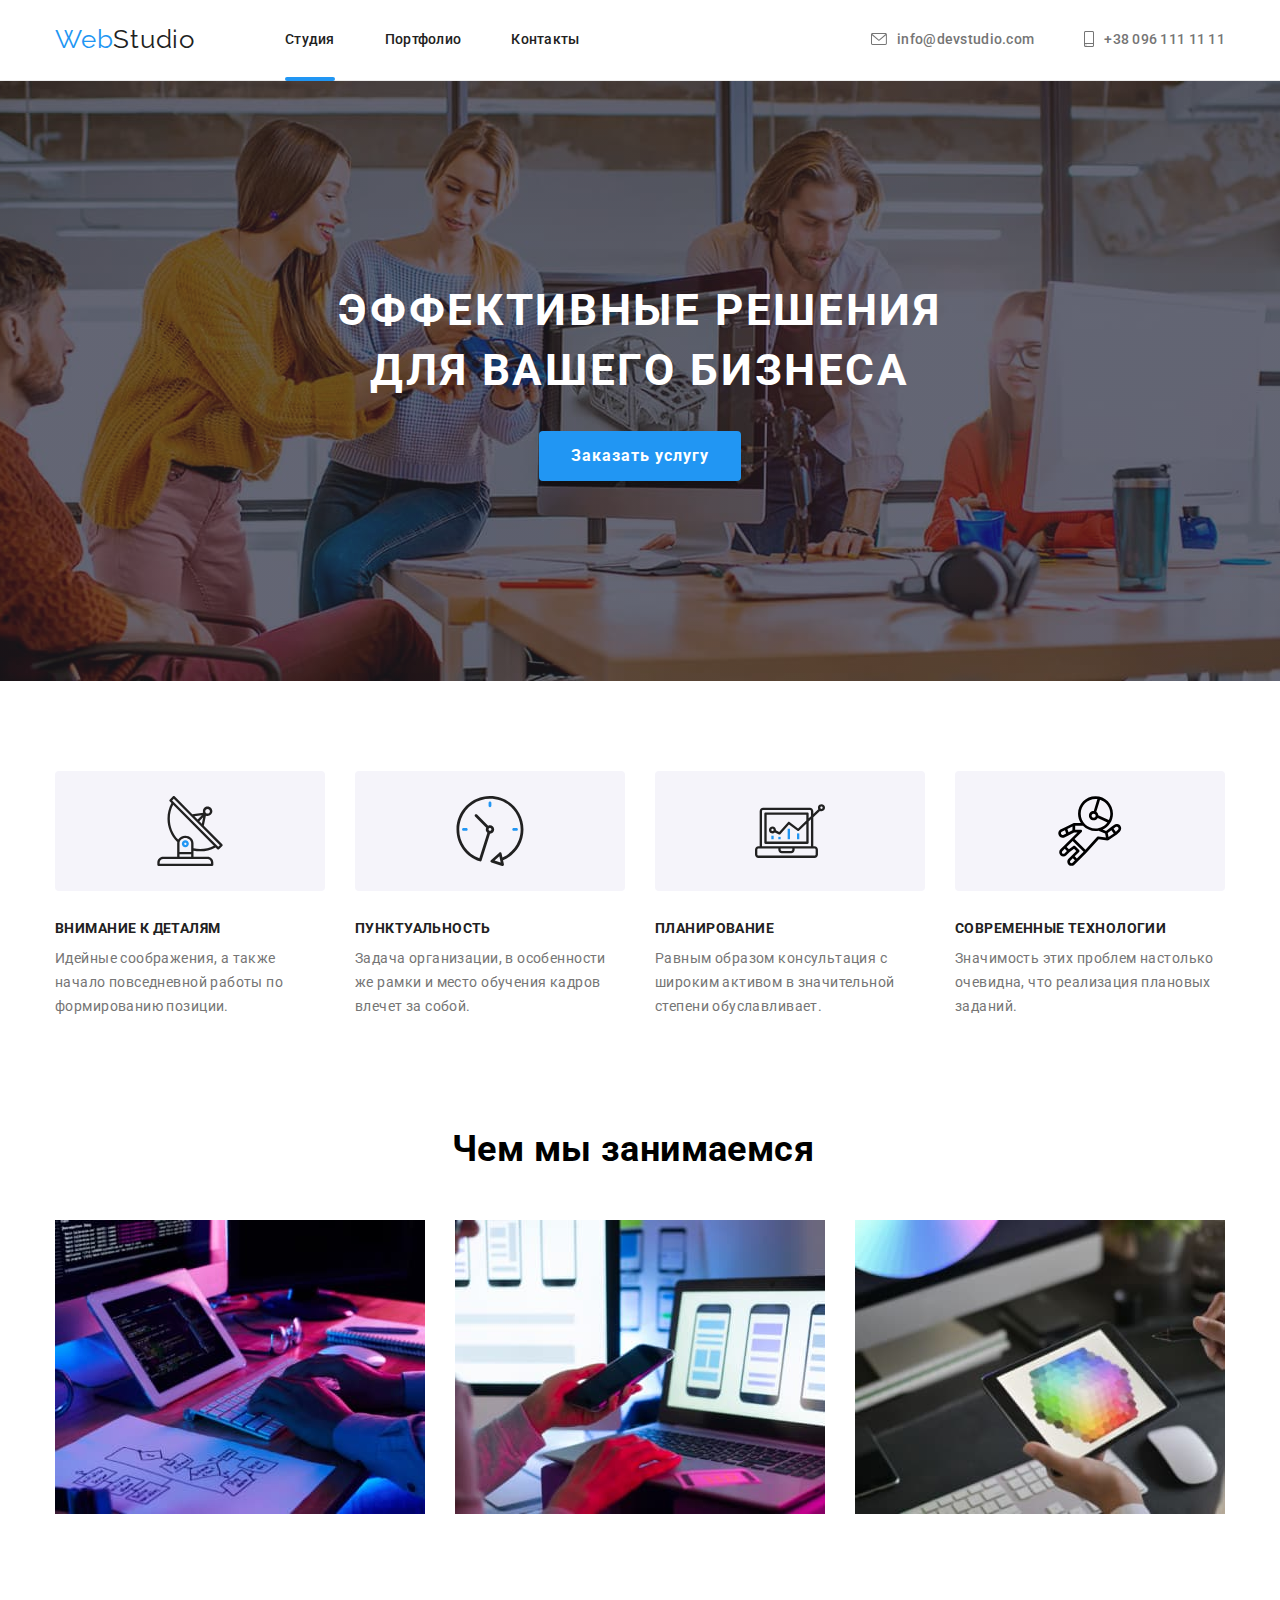
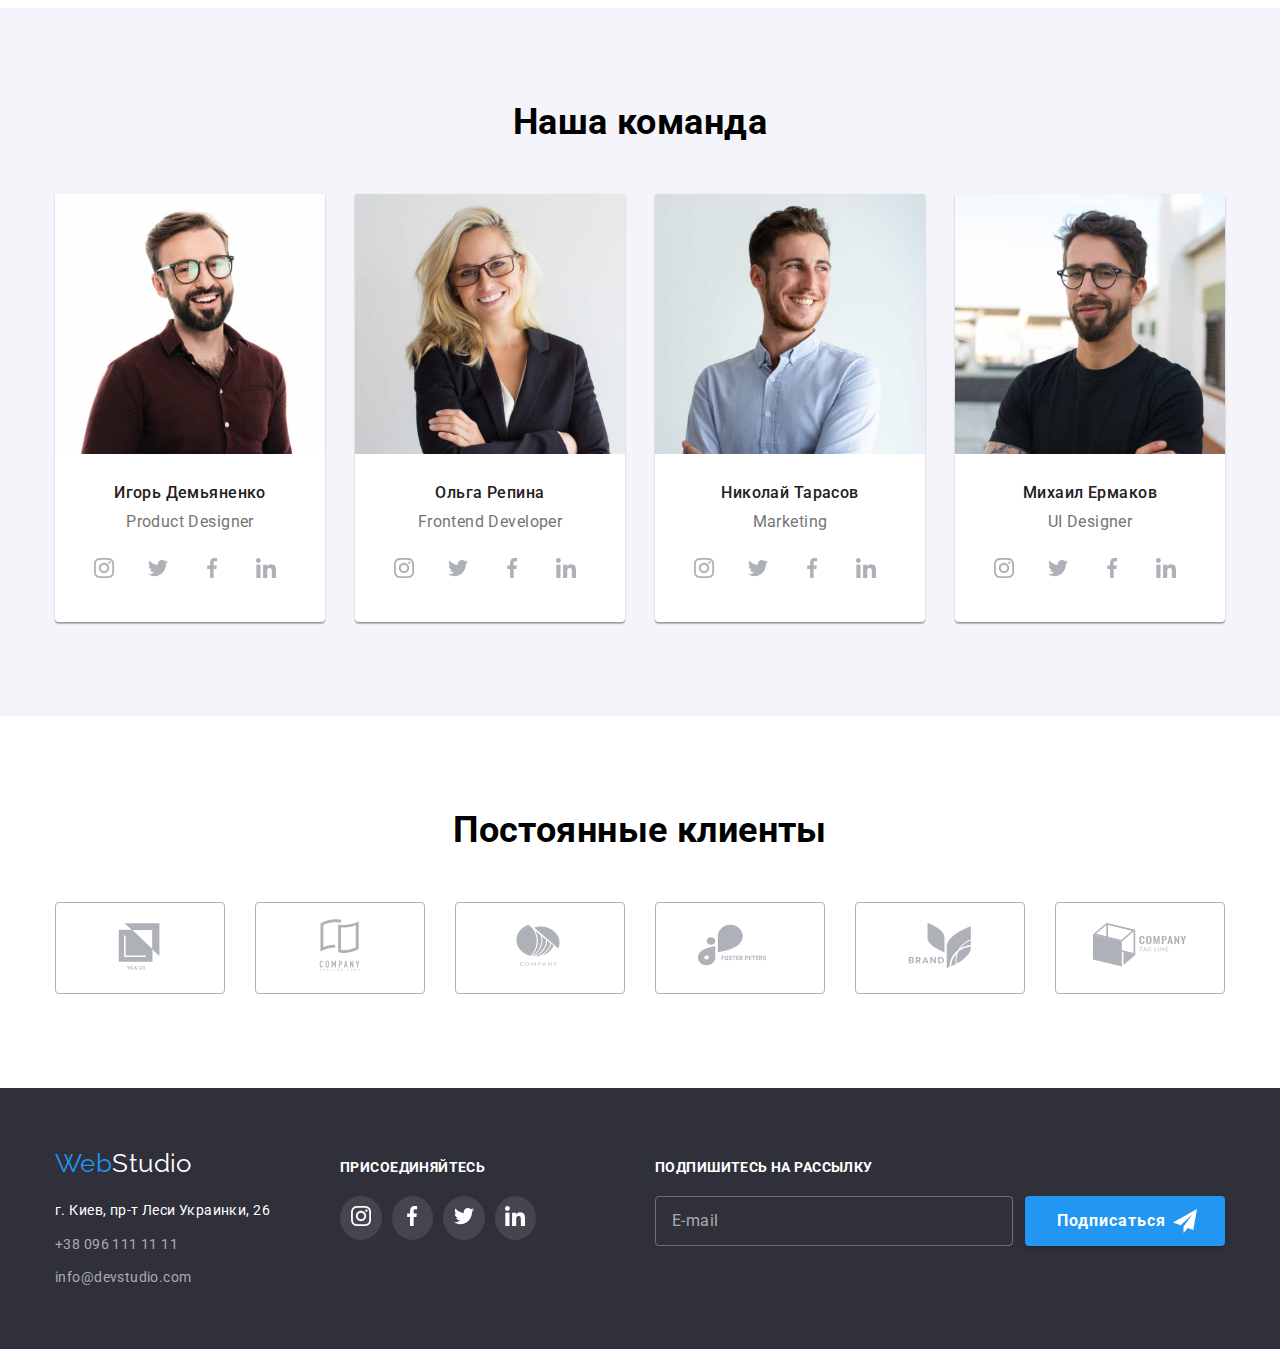
==== index.html @ 84fa1dfa "Start HW" ====
<!DOCTYPE html>
<html lang="ru">
  <head>
    <meta charset="UTF-8" />
    <meta http-equiv="X-UA-Compatible" content="IE=edge" />
    <meta name="viewport" content="width=device-width, initial-scale=1.0" />
    <title>Студия</title>
    <link
      rel="stylesheet"
      href="https://fonts.googleapis.com/css2?family=Raleway:wght@700&family=Roboto:wght@400;500;700;900&display=swap');"
    />
    <link
      rel="stylesheet"
      href="https://cdnjs.cloudflare.com/ajax/libs/modern-normalize/1.1.0/modern-normalize.min.css"
    />
    <link rel="stylesheet" href="./css/style.css" />
    <link rel="stylesheet" href="./css/main.min.css" />
  </head>
  <body>
    <header class="header">
      <div class="header__container container">
        <nav class="navigation">
          <a href="./index.html" class="navigation__logo" lang="en"
            >Web<span class="navigation__color-logo">Studio</span></a
          >
          <ul class="site-nav list">
            <li class="site-nav__item">
              <a class="site-nav__link current" href="./index.html">Студия</a>
            </li>
            <li class="site-nav__item">
              <a class="site-nav__link" href="./portfolio.html">Портфолио</a>
            </li>
            <li class="site-nav__item"><a class="site-nav__link" href="">Контакты</a></li>
          </ul>
        </nav>
        <ul class="site-nav list">
          <li class="site-nav__item site-nav_margin">
            <a class="site-nav__connection" href="mailto:info@devstudio.com">
              <svg class="site-nav__icon" width="16" height="12">
                <use href="./images/symbol-defs.svg#icon-letter"></use>
              </svg>
              info@devstudio.com</a
            >
          </li>
          <li class="site-nav__item">
            <a class="site-nav__connection" href="tel:+380961111111">
              <svg class="site-nav__icon" width="10" height="16">
                <use href="./images/symbol-defs.svg#icon-smartphone"></use>
              </svg>
              +38 096 111 11 11</a
            >
          </li>
        </ul>
      </div>
    </header>
    <main>
      <section class="hero">
        <h1 class="hero-title">ЭФФЕКТИВНЫЕ РЕШЕНИЯ ДЛЯ ВАШЕГО БИЗНЕСА</h1>
        <button type="button" class="button" data-modal-open>Заказать услугу</button>
      </section>
      <section class="feature section">
        <div class="container">
          <h2 class="feature-title visually-hidden">Особенности команды</h2>
          <ul class="feature__wrapper list">
            <li class="feature__list">
              <div class="icon-wrapper icon-wrapper_margin">
                <svg class="icon-wrapper__image" width="270" height="120">
                  <use href="./images/symbol-defs-two.svg#icon-antenna"></use>
                </svg>
              </div>
              <h3 class="feature-title feature-title_margin">ВНИМАНИЕ К ДЕТАЛЯМ</h3>
              <p class="title-text">
                Идейные соображения, а также начало повседневной работы по формированию позиции.
              </p>
            </li>
            <li class="feature__list">
              <div class="icon-wrapper icon-wrapper_margin">
                <svg class="icon-wrapper__image" width="270" height="120">
                  <use href="./images/symbol-defs-two.svg#icon-clock"></use>
                </svg>
              </div>
              <h3 class="feature-title feature-title_margin">ПУНКТУАЛЬНОСТЬ</h3>
              <p class="title-text">
                Задача организации, в особенности же рамки и место обучения кадров влечет за собой.
              </p>
            </li>
            <li class="feature__list">
              <div class="icon-wrapper icon-wrapper_margin">
                <svg class="icon-wrapper__image" width="270" height="120">
                  <use href="./images/symbol-defs-two.svg#icon-diagram"></use>
                </svg>
              </div>
              <h3 class="feature-title feature-title_margin">ПЛАНИРОВАНИЕ</h3>
              <p class="title-text">
                Равным образом консультация с широким активом в значительной степени обуславливает.
              </p>
            </li>
            <li class="feature__list">
              <div class="icon-wrapper icon-wrapper_margin">
                <svg class="icon-wrapper__image" width="270" height="120">
                  <use href="./images/symbol-defs-two.svg#icon-Cosmo"></use>
                </svg>
              </div>
              <h3 class="feature-title feature-title_margin">СОВРЕМЕННЫЕ ТЕХНОЛОГИИ</h3>
              <p class="title-text">
                Значимость этих проблем настолько очевидна, что реализация плановых заданий.
              </p>
            </li>
          </ul>
        </div>
      </section>
      <section class="section-doing section section-doing-section">
        <div class="container">
          <h2 class="title-doing overtitle">Чем мы занимаемся</h2>
          <ul class="image-doing list">
            <li class="employees">
              <img src="./images/img1sq.jpg" alt="Сотрудник верстает страницу" width="370" />
            </li>
            <li class="employees">
              <img
                src="./images/img2sq.jpg"
                alt="Сотрудник разрабатывает мобильное приложение"
                width="370"
              />
            </li>
            <li class="employees">
              <img src="./images/img3sq.jpg" alt="Сотрудник выбирает цвет из палитры" width="370" />
            </li>
          </ul>
        </div>
      </section>
      <section class="section-team section">
        <div class="container">
          <h2 class="title-team overtitle">Наша команда</h2>
          <ul class="team-img list">
            <li class="image-fone">
              <img
                src="./images/prodactdesigner1s.jpg"
                alt="Игорь Демяненко дизайнер"
                width="270"
              />
              <div class="employees-content-wrapper">
                <h3 class="team-list">Игорь Демьяненко</h3>
                <p class="title-text" lang="en">Product Designer</p>
                <ul class="team-social-list list">
                  <li class="team-social-item">
                    <a href="social-link">
                      <svg class="social-icon" width="20" height="20">
                        <use href="./images/symbol-defs.svg#icon-instagramm"></use>
                      </svg>
                    </a>
                  </li>
                  <li class="team-social-item">
                    <a href="social-link">
                      <svg class="social-icon" width="20" height="20">
                        <use href="./images/symbol-defs.svg#icon-twitter"></use>
                      </svg>
                    </a>
                  </li>
                  <li class="team-social-item">
                    <a href="social-link">
                      <svg class="social-icon" width="20" height="20">
                        <use href="./images/symbol-defs.svg#icon-facebook"></use>
                      </svg>
                    </a>
                  </li>
                  <li class="team-social-item">
                    <a href="social-link">
                      <svg class="social-icon" width="20" height="20">
                        <use href="./images/symbol-defs.svg#icon-linkedin"></use>
                      </svg>
                    </a>
                  </li>
                </ul>
              </div>
            </li>
            <li class="image-fone">
              <img
                src="./images/frontenddeveloper2s.jpg"
                alt="Ольга Репина разработчик"
                width="270"
              />
              <div class="employees-content-wrapper">
                <h3 class="team-list">Ольга Репина</h3>
                <p class="title-text" lang="en">Frontend Developer</p>
                <ul class="team-social-list list">
                  <li class="team-social-item">
                    <a href="social-link">
                      <svg class="social-icon" width="20" height="20">
                        <use href="./images/symbol-defs.svg#icon-instagramm"></use>
                      </svg>
                    </a>
                  </li>
                  <li class="team-social-item">
                    <a href="social-link">
                      <svg class="social-icon" width="20" height="20">
                        <use href="./images/symbol-defs.svg#icon-twitter"></use>
                      </svg>
                    </a>
                  </li>
                  <li class="team-social-item">
                    <a href="social-link">
                      <svg class="social-icon" width="20" height="20">
                        <use href="./images/symbol-defs.svg#icon-facebook"></use>
                      </svg>
                    </a>
                  </li>
                  <li class="team-social-item">
                    <a href="social-link">
                      <svg class="social-icon" width="20" height="20">
                        <use href="./images/symbol-defs.svg#icon-linkedin"></use>
                      </svg>
                    </a>
                  </li>
                </ul>
              </div>
            </li>
            <li class="image-fone">
              <img src="./images/marketing3s.jpg" alt="Николай Тарасов маркетолог" width="270" />
              <div class="employees-content-wrapper">
                <h3 class="team-list">Николай Тарасов</h3>
                <p class="title-text" lang="en">Marketing</p>
                <ul class="team-social-list list">
                  <li class="team-social-item">
                    <a href="social-link">
                      <svg class="social-icon" width="20" height="20">
                        <use href="./images/symbol-defs.svg#icon-instagramm"></use>
                      </svg>
                    </a>
                  </li>
                  <li class="team-social-item">
                    <a href="social-link">
                      <svg class="social-icon" width="20" height="20">
                        <use href="./images/symbol-defs.svg#icon-twitter"></use>
                      </svg>
                    </a>
                  </li>
                  <li class="team-social-item">
                    <a href="social-link">
                      <svg class="social-icon" width="20" height="20">
                        <use href="./images/symbol-defs.svg#icon-facebook"></use>
                      </svg>
                    </a>
                  </li>
                  <li class="team-social-item">
                    <a href="social-link">
                      <svg class="social-icon" width="20" height="20">
                        <use href="./images/symbol-defs.svg#icon-linkedin"></use>
                      </svg>
                    </a>
                  </li>
                </ul>
              </div>
            </li>
            <li class="image-fone">
              <img src="./images/uidesigner4s.jpg" alt="Михаил Ермаков интерфейс" width="270" />
              <div class="employees-content-wrapper">
                <h3 class="team-list">Михаил Ермаков</h3>
                <p class="title-text" lang="en">UI Designer</p>
                <ul class="team-social-list list">
                  <li class="team-social-item">
                    <a href="social-link">
                      <svg class="social-icon" width="20" height="20">
                        <use href="./images/symbol-defs.svg#icon-instagramm"></use>
                      </svg>
                    </a>
                  </li>
                  <li class="team-social-item">
                    <a href="social-link">
                      <svg class="social-icon" width="20" height="20">
                        <use href="./images/symbol-defs.svg#icon-twitter"></use>
                      </svg>
                    </a>
                  </li>
                  <li class="team-social-item">
                    <a href="social-link">
                      <svg class="social-icon" width="20" height="20">
                        <use href="./images/symbol-defs.svg#icon-facebook"></use>
                      </svg>
                    </a>
                  </li>
                  <li class="team-social-item">
                    <a href="social-link">
                      <svg class="social-icon" width="20" height="20">
                        <use href="./images/symbol-defs.svg#icon-linkedin"></use>
                      </svg>
                    </a>
                  </li>
                </ul>
              </div>
            </li>
          </ul>
        </div>
      </section>
    </main>
    <section class="section">
      <div class="container">
        <h2 class="title-team overtitle">Постоянные клиенты</h2>
        <ul class="customers list">
          <li class="customer-list">
            <a class="customers-block-link" href="">
              <svg class="customers-icon" width="106" height="60">
                <use href="./images/symbol-defs.svg#icon-Logoclient1"></use>
              </svg>
            </a>
          </li>
          <li class="customer-list">
            <a class="customers-block-link" href="">
              <svg class="customers-icon" width="106" height="60">
                <use href="./images/symbol-defs.svg#icon-Logoclient2"></use>
              </svg>
            </a>
          </li>
          <li class="customer-list">
            <a class="customers-block-link" href="">
              <svg class="customers-icon" width="106" height="60">
                <use href="./images/symbol-defs.svg#icon-Logoclient3"></use>
              </svg>
            </a>
          </li>
          <li class="customer-list">
            <a class="customers-block-link" href="">
              <svg class="customers-icon" width="106" height="60">
                <use href="./images/symbol-defs.svg#icon-Logoclient6"></use>
              </svg>
            </a>
          </li>
          <li class="customer-list">
            <a class="customers-block-link" href="">
              <svg class="customers-icon" width="106" height="60">
                <use href="./images/symbol-defs.svg#icon-Logoclient4"></use>
              </svg>
            </a>
          </li>
          <li class="customer-list">
            <a class="customers-block-link" href="">
              <svg class="customers-icon" width="106" height="60">
                <use href="./images/symbol-defs.svg#icon-Logoclient5"></use>
              </svg>
            </a>
          </li>
        </ul>
      </div>
    </section>
    <footer class="footer">
      <div class="footer-container container">
        <div class="footer-container-mail-logo">
          <a class="footer-logo" href="./" lang="en">Web<span class="logo-color">Studio</span></a>
          <ul class="footer-contacts list">
            <li class="foot-list">
              <a class="footer-adress" href="">г. Киев, пр-т Леси Украинки, 26</a>
            </li>
            <li class="foot-list">
              <a class="footer-cont" href="tel:+380961111111">+38 096 111 11 11</a>
            </li>
            <li class="foot-list">
              <a class="footer-cont" href="mailto:info@devstudio.com">info@devstudio.com</a>
            </li>
          </ul>
        </div>
        <div class="footer-icons">
          <p class="footer-title">ПРИСОЕДИНЯЙТЕСЬ</p>
          <ul class="footer-icons-list list">
            <li class="footer-social-item">
              <a href="footer-social-link">
                <svg class="footer-social-icon" width="20" height="20">
                  <use href="./images/symbol-defs.svg#icon-instagramm"></use>
                </svg>
              </a>
            </li>
            <li class="footer-social-item">
              <a href="footer-social-link">
                <svg class="footer-social-icon" width="20" height="20">
                  <use href="./images/symbol-defs.svg#icon-facebook"></use>
                </svg>
              </a>
            </li>
            <li class="footer-social-item">
              <a href="footer-social-link">
                <svg class="footer-social-icon" width="20" height="20">
                  <use href="./images/symbol-defs.svg#icon-twitter"></use>
                </svg>
              </a>
            </li>
            <li class="footer-social-item">
              <a href="footer-social-link">
                <svg class="footer-social-icon" width="20" height="20">
                  <use href="./images/symbol-defs.svg#icon-linkedin"></use>
                </svg>
              </a>
            </li>
          </ul>
        </div>
        <div class="contact-form-footer-wrapper">
          <p class="footer-title">ПОДПИШИТЕСЬ НА РАССЫЛКУ</p>
          <label class="label-text-footer" for="user_email_footer">
            <input
              type="email"
              class="contact-form-input-footer"
              name="email"
              id="user_email_footer"
              required
              placeholder="E-mail"
            />
          </label>
          <button type="button" class="button mail-button" data-modal-open>
            Подписаться
            <svg class="send-mail" width="24" height="24">
              <use href="./images/symbol-defs-three.svg#icon-send"></use>
            </svg>
          </button>
        </div>
      </div>
    </footer>
    <div class="backdrop is-hidden" data-modal>
      <div class="modal">
        <button type="button" class="modal-close-btn" data-modal-close>
          <svg class="modal-close-icon" width="11" height="11">
            <use href="./images/symbol-defs-two.svg#icon-cross"></use>
          </svg>
        </button>
        <p class="inform-cont">Оставьте свои данные, мы вам перезвоним</p>
        <form class="contact-form">
          <label class="label-text" for="user_name">
            <span class="input-text-name">Имя</span></label
          >
          <div class="contact-form-icon">
            <input
              class="contact-form-input"
              type="text"
              name="user_name"
              id="user_name"
              required
              minlength="3"
              pattern="[A-Za-zА-Яа-яґҐЁёІіЇїЄє'’ʼ\s-]{2,20}{2,50}"
            />
            <svg class="form-icon" width="12" height="12">
              <use href="./images/symbol-defs-three.svg#name"></use>
            </svg>
          </div>
          <label class="label-text" for="phone_number">
            <span class="input-text-name">Телефон</span></label
          >
          <div class="contact-form-icon">
            <input
              class="contact-form-input"
              type="tel"
              name="phone_number"
              id="phone_number"
              required
              pattern="[0-9]{3}-[0-9]{3}-[0-9]{2}-[0-9]{2}"
              title="xxx-xxx-xx-xx"
            />
            <svg class="form-icon" width="13" height="13">
              <use href="./images/symbol-defs-three.svg#tel"></use>
            </svg>
          </div>
          <label class="label-text" for="user_email">
            <span class="input-text-name">Почта</span></label
          >
          <div class="contact-form-icon">
            <input type="email" class="contact-form-input" name="email" id="user_email" required />
            <svg class="form-icon" width="15 " height="12">
              <use href="./images/symbol-defs-three.svg#mail"></use>
            </svg>
          </div>
          <label class="label-text">
            <span class="input-text-name">Комментарий</span>
            <textarea
              name="comments"
              class="comments-input"
              rows="5"
              placeholder="Введите текст"
            ></textarea>
          </label>
          <div class="checkbox-contract">
            <input
              class="chekbox visually-hidden"
              type="checkbox"
              name="accept-policy"
              value="personal_data"
              id="checkbox-connection"
              required
              checked
            />
            <label for="checkbox-connection" class="checkbox-contract-label">
              Соглашаюсь с рассылкой и принимаю&nbsp<a class="text-color-contract" href=""
                >Условия договора</a
              >
            </label>
          </div>
          <div class="contact-form-button-wrapper">
            <button type="submit" class="button backdrop-button">Отправить</button>
          </div>
        </form>
      </div>
    </div>
    <script src="./js/modal.js"></script>
  </body>
</html>
---- css/style.css ----
/*Цвет основного текста #212121 Черный
/*Цвет вторичного текста #757575 Серый

/*Цвет акцента #2196F3 (голубой)
/* Цвет фона хедера #FFFFFF белый

/* Цвет фона #E5E5E5 белый основной #E5E5E5 

/* Цвет фона вторичный #F5F4FA*/

/* Site navigation logo+mail+phone*/

/* Section HERO with button */

/* Section features */

/* Sections Чем мы занимаемся */

/* Sections Наша команда */

/* Постоянные клиенты */

/* Footer */

/* Cтраница портфолио */

/* Модальне вікно */
---- css/main.min.css ----
:root{--primery-text-color: #757575;--title-text-color: #212121;--accent-color: #2196f3;--primery-white-color: #ffffff;--background: #f5f4fa;--fone-hero-footer: #2f303a;--color-icons: #afb1b8}.visually-hidden{position:absolute;width:1px;height:1px;margin:-1px;border:0;padding:0;white-space:nowrap;clip-path:inset(100%);clip:rect(0 0 0 0);overflow:hidden}body{background-color:var(--primery-white-color);font-family:roboto, sans-serif;font-size:14px;letter-spacing:0.03em}h1,h2,h3,p{margin-top:0;margin-bottom:0;padding-left:0}ul{margin-top:0;margin-bottom:0;padding-inline-start:0}img{display:block;max-width:100%;height:auto}.list{list-style:none}.container{width:1200px;padding:0 15px;margin-left:auto;margin-right:auto}.section{padding-bottom:94px;padding-top:94px}.backdrop{position:fixed;top:0;left:0;width:100vw;height:100vh;background-color:rgba(0,0,0,0.2);transition:opacity 250ms cubic-bezier(0.4, 0, 0.2, 1),visibility 250ms cubic-bezier(0.4, 0, 0.2, 1)}.backdrop.is-hidden{opacity:0;visibility:hidden;pointer-events:none}.modal{position:absolute;top:50%;left:50%;transform:translate(-50%, -50%);min-width:528px;min-height:581px;background-color:#fff;padding:40px}.modal-close-btn{position:absolute;display:flex;justify-content:center;align-items:center;top:8px;right:8px;width:30px;height:30px;border-radius:50%;border:1px solid rgba(0,0,0,0.1);background-color:transparent;padding:0%;cursor:pointer;outline:none}.modal-close-btn:hover .modal-close-icon,.modal-close-btn:hover .modal-close-icon,.modal-close-btn:focus .modal-close-icon,.modal-close-btn:focus .modal-close-icon{fill:var(--accent-color);transition:fill 250ms cubic-bezier(0.4, 0, 0.2, 1)}.modal-close-btn:focus{border-color:var(--accent-color)}.inform-cont{font-weight:700;font-size:20px;text-align:center;letter-spacing:0.03em;margin-bottom:12px;color:#212121}.contact-form-icon{margin-top:4px;position:relative;margin-bottom:10px}.form-icon{position:absolute;top:50%;left:12px;transform:translateY(-50%)}.contact-form-input{width:100%;height:40px;border:1px solid rgba(33,33,33,0.2);border-radius:4px;padding-left:42px;cursor:pointer}.contact-form-input:hover,.contact-form-input:focus{border-color:var(--accent-color);outline:none}.contact-form-input:hover+.form-icon,.contact-form-input:hover+.form-icon,.contact-form-input:focus+.form-icon,.contact-form-input:focus+.form-icon{fill:var(--accent-color)}.input-text-name{color:var(--primery-text-color);font-size:12px;font-weight:400;font-style:normal;line-height:1.16;letter-spacing:0.01em}.form-icon{display:block}.comments-input{width:100%;min-height:120px;margin-bottom:20px;margin-top:4px;padding:16px 12px 16px 12px;border:1px solid rgba(33,33,33,0.2);border-radius:4px;resize:none;transition:border-color 250ms cubic-bezier(0.4, 0, 0.2, 1);line-height:16px;letter-spacing:0.01em}.comments-input:hover,.comments-input:focus{border-color:var(--accent-color);outline:none}::-webkit-input-placeholder{color:rgba(117,117,117,0.5)}:-moz-placeholder{color:rgba(117,117,117,0.5)}::-moz-placeholder{color:rgba(117,117,117,0.5)}:-ms-input-placeholder{color:rgba(117,117,117,0.5)}.checkbox-contract{display:flex;justify-content:center;margin-bottom:30px;position:relative;align-items:center;cursor:pointer}.chekbox:checked+.checkbox-contract-label::before{background-image:url(../images/svg/checkbox.svg);border:none}.chekbox:focus+.checkbox-contract-label::before{outline:1px solid var(--title-text-color);transition:outline 250ms cubic-bezier(0.4, 0, 0.2, 1)}.checkbox-contract-label{color:var(--primery-text-color);display:flex;align-items:center;cursor:pointer}.checkbox-contract-label::before{display:inline-block;content:'';width:16px;height:15px;border:2px solid var(--title-text-color);margin-right:10px;border-radius:2px;cursor:pointer}.text-color-contract{color:var(--accent-color);font-weight:400;font-size:14px;line-height:1.71;letter-spacing:0.03em;text-decoration:underline}.backdrop-button{padding:10px 56px;line-height:1.71}.backdrop-button:hover{background-color:#188ce8}.contact-form-button-wrapper{display:flex;justify-content:center}.header{padding-top:24px;padding-bottom:25px;border-bottom:1px solid #ececec}.header__container{display:flex;align-items:center;justify-content:space-between}.navigation{display:flex;align-items:center}.navigation__logo{color:var(--accent-color);font-family:Raleway;font-size:26px;font-weight:400;line-height:1.19;letter-spacing:0.03em;text-decoration:none;margin-right:90px}.navigation__color-logo{color:var(--title-text-color)}.overtitle{margin-bottom:50px;margin-left:auto;margin-right:auto}.site-nav{display:flex;align-items:center}.site-nav_margin:last-child{margin-left:50px}.site-nav__link:hover,.site-nav__link:focus{color:var(--accent-color)}.list{color:var(--title-text-color);font-weight:500;line-height:16px;text-decoration:none}.site-nav__item:not(:last-child){margin-right:50px}.site-nav__link{color:var(--title-text-color);text-decoration:none;font-weight:500;font-size:14px;line-height:1.14;letter-spacing:0.02em;transition:color 250ms cubic-bezier(0.4, 0, 0.2, 1);position:relative;padding-bottom:33px;padding-top:33px}.site-nav__link.current::after{position:absolute;content:"";bottom:-1px;display:block;width:100%;height:4px;border-radius:2px;background-color:var(--accent-color)}.site-nav__connection{display:flex;color:var(--primery-text-color);text-decoration:none;font-weight:500;letter-spacing:0.02em;align-items:center;transition:color 250ms cubic-bezier(0.4, 0, 0.2, 1)}.site-nav__icon{margin-right:10px;fill:currentColor}.site-nav__connection:hover,.site-nav__connection:focus{color:var(--accent-color)}.hero{text-align:center;max-width:1600px;height:600px;background-image:linear-gradient(to right, rgba(47,48,58,0.4), rgba(47,48,58,0.4)),url(../images/herofone.jpg);background-color:var(--fone-hero-footer);margin-left:auto;margin-right:auto;background-repeat:no-repeat;background-position:center;background-size:cover;padding-top:200px;padding-bottom:200px}.overlay{height:600px;outline:1pх solid var(--title-text-color);max-width:1600px;margin-left:auto;margin-right:auto;background-image:url(../images/herofone.jpg)}.hero-title{color:var(--primery-white-color);font-size:44px;line-height:1.36;letter-spacing:0.06em;width:696px;text-align:center;margin-bottom:30px;margin-left:auto;margin-right:auto}.button{padding:10px 32px;min-width:200px;border-radius:4px;background-color:var(--accent-color);color:var(--primery-white-color);font-size:16px;line-height:1.87;letter-spacing:0.06em;font-weight:700;border:transparent;box-shadow:0px 4px 4px rgba(0,0,0,0.15);transition:background-color 250ms cubic-bezier(0.4, 0, 0.2, 1),box-shadow 250ms cubic-bezier(0.4, 0, 0.2, 1);cursor:pointer}.button:hover{background-color:#188ce8}.feature{padding-top:90px}.feature-title{color:var(--title-text-color);font-weight:700;line-height:1.14;font-size:14px;min-width:270px}.feature-title_margin{margin-bottom:10px}.icon-wrapper{display:flex;justify-content:center;align-items:center;width:270px;height:120px;background-color:#f5f4fa;border-radius:4px}.icon-wrapper_margin{margin-bottom:30px}.icon-wrapper__image{width:70px;height:70px}.feature__wrapper{display:flex;padding-left:-30px}.feature__list{flex-basis:calc((100% - 90px) / 3)}.feature__list:nth-child(n+2){padding-left:30px}.title-text{color:var(--primery-text-color);font-weight:400;line-height:1.71;margin-bottom:16px}.section-team .title-text{font-size:16px;line-height:1.18}.title-doing{font-size:36px;line-height:1.16;width:376px;padding-top:0}.section-doing-section{padding-top:0%}.image-doing{display:flex;flex-wrap:wrap;margin-left:-30px;margin-top:-30px}.employees{flex-basis:calc((100% - 90px) / 3);margin-left:30px;margin-top:30px}.employees-content-wrapper{border:transparent;padding:30px 0;text-align:center}.section-team{background-color:var(--background)}.title-team{font-weight:700;font-size:36px;line-height:1.16;text-align:center}.team-list{font-weight:500;font-size:16px;line-height:1.18;text-align:center;margin-bottom:10px}.image-fone{background-color:var(--primery-white-color);border-radius:0 0 4px 4px;box-shadow:0 1px 3px rgba(0,0,0,0.12),0 1px 1px rgba(0,0,0,0.14),0px 2px 1px rgba(0,0,0,0.2)}.team-img{display:flex;margin-left:-30px;margin-top:-30px}.image-fone{flex-basis:calc((100% - 120px) / 4);margin-left:30px;margin-top:30px}.team-social-item{display:flex;justify-content:center;width:44px;height:44px;border-radius:50%;align-items:center;margin-right:10px;transition:background-color 250ms cubic-bezier(0.4, 0, 0.2, 1)}.team-social-item:hover,.team-social-item:focus{background-color:var(--accent-color)}.team-social-item:hover,.team-social-item:focus{fill:var(--primery-white-color);transition:fill 250ms cubic-bezier(0.4, 0, 0.2, 1)}.team-social-item:hover .social-icon,.team-social-item:hover .social-icon,.team-social-item:focus .social-icon,.team-social-item:focus .social-icon{fill:var(--primery-white-color);transition:fill 250ms cubic-bezier(0.4, 0, 0.2, 1)}.team-social-list{display:flex;justify-content:center;align-items:center}.social-icon{fill:var(--color-icons)}.customers{display:flex;justify-content:center;margin-left:-30px}.customer-list{min-width:170px;height:92px;border:1px solid #afb1b8;border-radius:4px;margin-left:30px;display:flex;justify-content:center;align-items:center}.customer-list:hover .customers-icon,.customer-list:hover .customers-icon,.customer-list:focus .customers-icon,.customer-list:focus .customers-icon{fill:var(--accent-color);transition:fill 250ms cubic-bezier(0.4, 0, 0.2, 1)}.customer-list:hover{border:1px solid var(--accent-color);cursor:pointer}.customers-icon{fill:#afb1b8;transition:fill 250ms cubic-bezier(0.4, 0, 0.2, 1)}.items{font-weight:500;font-size:16px;line-height:1.62;border-radius:4px;border:none;padding:6px 22px 6px 22px}.items:hover,.items:focus{background-color:var(--accent-color);box-shadow:0px 4px 4px rgba(0,0,0,0.15);transition:background-color 250ms cubic-bezier(0.4, 0, 0.2, 1),box-shadow 250ms cubic-bezier(0.4, 0, 0.2, 1)}.items:hover,.items:focus{background-color:var(--accent-color);color:var(--primery-white-color);cursor:pointer;transition:background-color 250ms cubic-bezier(0.4, 0, 0.2, 1),color 250ms cubic-bezier(0.4, 0, 0.2, 1),box-shadow 250ms cubic-bezier(0.4, 0, 0.2, 1)}.button-menu{display:flex;justify-content:center;margin-bottom:50px}.button-menu-items{margin-left:8px;border-radius:4px}.team-service{display:flex;flex-wrap:wrap;margin-left:-30px;margin-top:-30px}.team-service-portfolio{flex-basis:calc((100% - 90px) / 3);margin-left:30px;margin-top:30px;transition:box-shadow 250ms cubic-bezier(0.4, 0, 0.2, 1)}.team-service-portfolio:hover{box-shadow:0 1px 3px rgba(0,0,0,0.12),0 1px 1px rgba(0,0,0,0.14),0px 2px 1px rgba(0,0,0,0.2)}.team-list-overlay-wind{position:relative;overflow:hidden}.overlay-wind{background-color:rgba(33,150,243,0.9);color:#fff;border-color:#000;padding:63px 11px 63px 37px;font-size:18px;line-height:1.56;position:absolute;top:0;left:0;height:100%;width:100%;transform:translateY(101%);transition:transform 250ms cubic-bezier(0.4, 0, 0.2, 1)}.service-portfolio{text-decoration:none;display:block}.service-portfolio:hover{box-shadow:0px 3px 1px rgba(0,0,0,0.1),0px 1px 2px rgba(0,0,0,0.08);border-radius:4px}.service-portfolio:hover .overlay-wind,.service-portfolio:hover .overlay-wind,.service-portfolio:focus .overlay-wind,.service-portfolio:focus .overlay-wind{transform:translate(0%)}.service-title{color:var(--title-text-color);font-weight:700;font-size:18px;line-height:2}.service-text{color:var(--primery-text-color);font-weight:400;font-size:16px;line-height:1.87;letter-spacing:0.03em}.team-service-portfolio-container{border-radius:0px 0px 4px 4px;border-left:1px solid #eeeeee;border-right:1px solid #eeeeee;border-bottom:1px solid #eeeeee;padding:20px 24px}.section-portfo{margin-bottom:0%}.footer{background-color:var(--fone-hero-footer);padding:60px 0}.footer-logo{color:var(--accent-color);text-decoration:none;font-family:Raleway;font-size:26px;line-height:1.19;display:block;margin-bottom:20px}.footer .logo-color{color:var(--primery-white-color)}.footer-adress{color:var(--primery-white-color);font-style:normal;font-size:14px;line-height:1.71;text-decoration:none;font-weight:400}.footer-adress:hover,.footer-adress:focus{color:var(--accent-color)}.footer-cont{color:rgba(255,255,255,0.6);font-style:normal;font-size:14px;line-height:24px;letter-spacing:0.03em;text-decoration:none;font-weight:400}.footer-cont:hover,.footer-cont:focus{color:var(--accent-color)}.foot-list:not(:last-child){margin-bottom:9px}.footer-social-item:hover{background-color:var(--accent-color);cursor:pointer;transition:background-color 250ms cubic-bezier(0.4, 0, 0.2, 1)}.footer-icons{width:206px;height:80px;margin-left:70px}.footer-title{color:var(--primery-white-color);font-size:14px;line-height:1.14;letter-spacing:0.03em;margin-bottom:20px;font-weight:700}.footer-social-item{display:flex;align-items:center;justify-content:center;width:44px;height:44px;border-radius:50%;background-color:rgba(255,255,255,0.1);margin-right:10px}.footer-social-icon{fill:var(--primery-white-color)}.footer-container-mail-logo{flex-direction:column;align-items:baseline}.footer-container.container{display:flex;align-items:baseline}.footer-icons-list{display:flex;align-items:center}.contact-form-footer-wrapper{width:570px;height:86px;margin-left:auto}.contact-form-input-footer{width:358px;height:50px;border-radius:4px;padding-left:16px;cursor:pointer;border:1px solid rgba(255,255,255,0.3);background:none;color:var(--primery-white-color)}.contact-form-input-footer::placeholder{color:rgba(255,255,255,0.6);font-size:16px;line-height:1.25;letter-spacing:0.03em;font-weight:400}.mail-button{display:inline-flex;justify-content:space-between;align-items:center;position:absolute;width:200px;height:50px;letter-spacing:0.06em;font-family:'Roboto';font-style:normal;font-weight:700;font-size:16px;line-height:1.88;background:#2196f3;box-shadow:0px 4px 4px rgba(0,0,0,0.15);border-radius:4px;margin-left:12px;cursor:pointer}.send-mail{position:absolute;right:28px}
/*# sourceMappingURL=main.min.css.map */
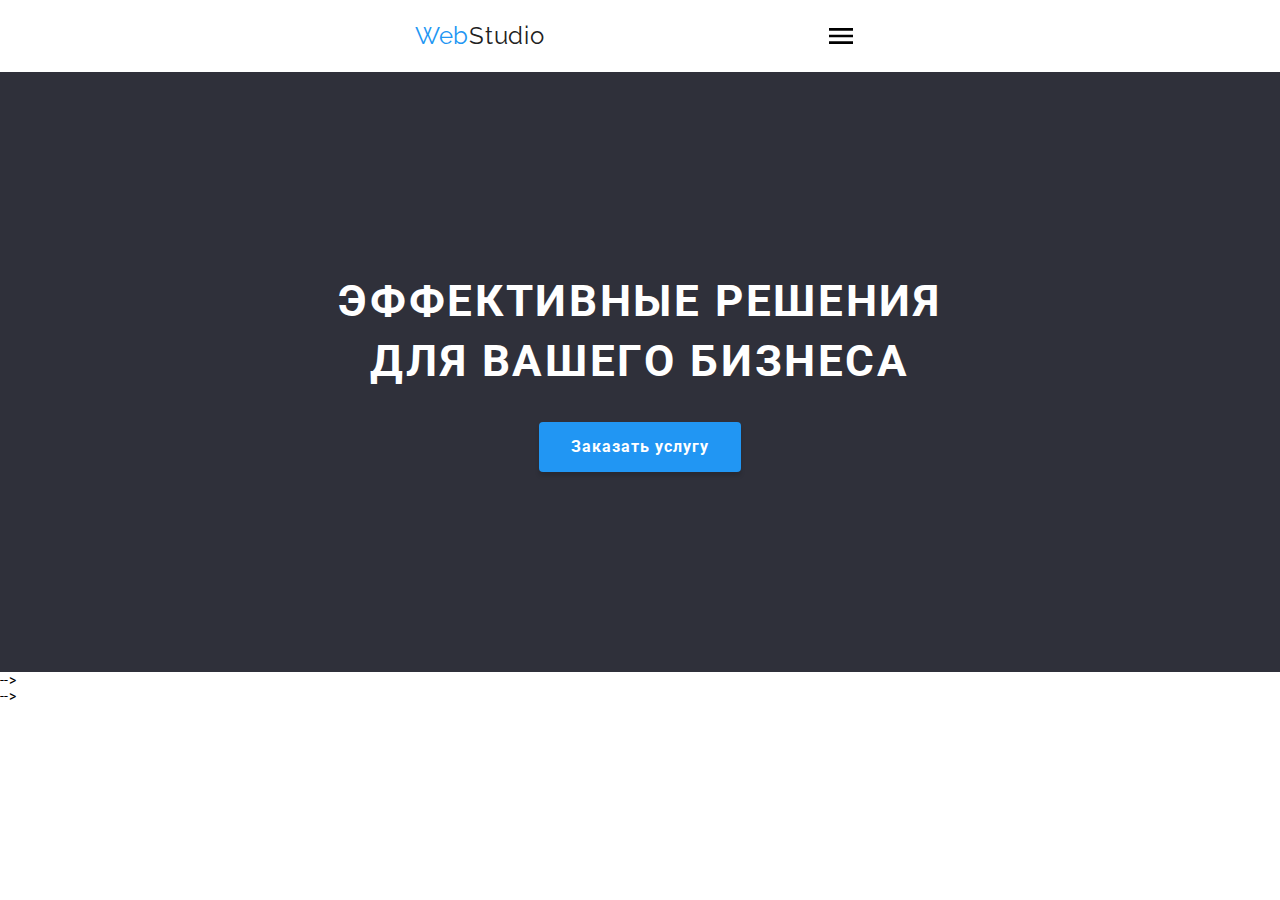
==== commit 6b7fd649: "Модалка+бургер" ====
--- a/index.html
+++ b/index.html
@@ -23,7 +23,7 @@
           <a href="./index.html" class="navigation__logo" lang="en"
             >Web<span class="navigation__color-logo">Studio</span></a
           >
-          <ul class="site-nav list">
+          <ul class="site-nav">
             <li class="site-nav__item">
               <a class="site-nav__link current" href="./index.html">Студия</a>
             </li>
@@ -33,32 +33,76 @@
             <li class="site-nav__item"><a class="site-nav__link" href="">Контакты</a></li>
           </ul>
         </nav>
-        <ul class="site-nav list">
+        <button type="button" class="mobile-menu-btn" data-menu-open>
+          <svg class="mobile-menu-btn__icon" width="24" height="24">
+            <use href="./images/symbol-defs-three.svg#burger-menu-icon"></use>
+          </svg>
+          <ul class="site-nav list">
           <li class="site-nav__item site-nav_margin">
             <a class="site-nav__connection" href="mailto:info@devstudio.com">
-              <svg class="site-nav__icon" width="16" height="12">
-                <use href="./images/symbol-defs.svg#icon-letter"></use>
-              </svg>
               info@devstudio.com</a
             >
           </li>
           <li class="site-nav__item">
             <a class="site-nav__connection" href="tel:+380961111111">
-              <svg class="site-nav__icon" width="10" height="16">
-                <use href="./images/symbol-defs.svg#icon-smartphone"></use>
-              </svg>
               +38 096 111 11 11</a
             >
-          </li>
+        </button>
+      </div>
+      <div class="mobile-menu" data-menu>
+        <div class="container mobile-menu__container">
+        <button class="mobile-menu__close-btn" data-menu-close>
+          <svg mobile-menu__close-icon width="18" height="18">
+            <use href="./images/symbol-defs-two.svg#icon-cross"></use>
+          </svg>
+        </button>
+        <ul class="mobile-menu-nav list">
+          <li class="mobile-menu-nav__item">
+            <a class="mobile-menu-nav__link link current" href="./index.html">Студия</a>
+          </li>
+          <li class="mobile-menu-nav__item">
+            <a class="mobile-menu-nav__link link" href="./portfolio.html">Портфолио</a>
+          </li>
+          <li class="site-nav__item"><a class="site-nav__link link" href="">Контакты</a></li>
         </ul>
+                  <ul class="btn-nav list">
+                     <li class="btn-nav__item burger-tel">
+            <a class="btn-nav__connection link burger-tel-color" href="tel:+380961111111">
+              +38 096 111 11 11</a
+            >
+          <li class="btn-nav__item burger-mail">
+            <a class="btn-nav__connection link burger-mail-color" href="mailto:info@devstudio.com">
+              info@devstudio.com</a
+            >
+          </li>
+         
+          </li>
+        </ul>
+        <ul class="header-social list">
+          <li class="heade-social__link">
+            <a href="#" class="header-social__logo">Instagram</a>
+          </li>
+          <li class="heade-social__link">
+            <a href="#" class="header-social__logo">Twitter</a>
+          </li>
+          <li class="heade-social__link">
+            <a href="#" class="header-social__logo">Facebook</a>
+          </li>
+          <li class="heade-social__link">
+            <a href="#" class="header-social__logo">LinkedIn</a>
+          </li>
+        </ul>
+        </div>
+
       </div>
     </header>
     <main>
       <section class="hero">
         <h1 class="hero-title">ЭФФЕКТИВНЫЕ РЕШЕНИЯ ДЛЯ ВАШЕГО БИЗНЕСА</h1>
         <button type="button" class="button" data-modal-open>Заказать услугу</button>
-      </section>
-      <section class="feature section">
+      </section> -->
+      </main>
+      <!-- <section class="feature section">
         <div class="container">
           <h2 class="feature-title visually-hidden">Особенности команды</h2>
           <ul class="feature__wrapper list">
@@ -292,7 +336,7 @@
           </ul>
         </div>
       </section>
-    </main>
+</main>
     <section class="section">
       <div class="container">
         <h2 class="title-team overtitle">Постоянные клиенты</h2>
@@ -411,7 +455,7 @@
           </button>
         </div>
       </div>
-    </footer>
+    </footer> -->
     <div class="backdrop is-hidden" data-modal>
       <div class="modal">
         <button type="button" class="modal-close-btn" data-modal-close>
@@ -495,6 +539,7 @@
         </form>
       </div>
     </div>
-    <script src="./js/modal.js"></script>
+    <script src="./js/modal.js"></script> -->
+  <script src="./js/menu.js"></script>
   </body>
 </html>
--- a/css/main.min.css
+++ b/css/main.min.css
@@ -1,2 +1,2 @@
-:root{--primery-text-color: #757575;--title-text-color: #212121;--accent-color: #2196f3;--primery-white-color: #ffffff;--background: #f5f4fa;--fone-hero-footer: #2f303a;--color-icons: #afb1b8}.visually-hidden{position:absolute;width:1px;height:1px;margin:-1px;border:0;padding:0;white-space:nowrap;clip-path:inset(100%);clip:rect(0 0 0 0);overflow:hidden}body{background-color:var(--primery-white-color);font-family:roboto, sans-serif;font-size:14px;letter-spacing:0.03em}h1,h2,h3,p{margin-top:0;margin-bottom:0;padding-left:0}ul{margin-top:0;margin-bottom:0;padding-inline-start:0}img{display:block;max-width:100%;height:auto}.list{list-style:none}.container{width:1200px;padding:0 15px;margin-left:auto;margin-right:auto}.section{padding-bottom:94px;padding-top:94px}.backdrop{position:fixed;top:0;left:0;width:100vw;height:100vh;background-color:rgba(0,0,0,0.2);transition:opacity 250ms cubic-bezier(0.4, 0, 0.2, 1),visibility 250ms cubic-bezier(0.4, 0, 0.2, 1)}.backdrop.is-hidden{opacity:0;visibility:hidden;pointer-events:none}.modal{position:absolute;top:50%;left:50%;transform:translate(-50%, -50%);min-width:528px;min-height:581px;background-color:#fff;padding:40px}.modal-close-btn{position:absolute;display:flex;justify-content:center;align-items:center;top:8px;right:8px;width:30px;height:30px;border-radius:50%;border:1px solid rgba(0,0,0,0.1);background-color:transparent;padding:0%;cursor:pointer;outline:none}.modal-close-btn:hover .modal-close-icon,.modal-close-btn:hover .modal-close-icon,.modal-close-btn:focus .modal-close-icon,.modal-close-btn:focus .modal-close-icon{fill:var(--accent-color);transition:fill 250ms cubic-bezier(0.4, 0, 0.2, 1)}.modal-close-btn:focus{border-color:var(--accent-color)}.inform-cont{font-weight:700;font-size:20px;text-align:center;letter-spacing:0.03em;margin-bottom:12px;color:#212121}.contact-form-icon{margin-top:4px;position:relative;margin-bottom:10px}.form-icon{position:absolute;top:50%;left:12px;transform:translateY(-50%)}.contact-form-input{width:100%;height:40px;border:1px solid rgba(33,33,33,0.2);border-radius:4px;padding-left:42px;cursor:pointer}.contact-form-input:hover,.contact-form-input:focus{border-color:var(--accent-color);outline:none}.contact-form-input:hover+.form-icon,.contact-form-input:hover+.form-icon,.contact-form-input:focus+.form-icon,.contact-form-input:focus+.form-icon{fill:var(--accent-color)}.input-text-name{color:var(--primery-text-color);font-size:12px;font-weight:400;font-style:normal;line-height:1.16;letter-spacing:0.01em}.form-icon{display:block}.comments-input{width:100%;min-height:120px;margin-bottom:20px;margin-top:4px;padding:16px 12px 16px 12px;border:1px solid rgba(33,33,33,0.2);border-radius:4px;resize:none;transition:border-color 250ms cubic-bezier(0.4, 0, 0.2, 1);line-height:16px;letter-spacing:0.01em}.comments-input:hover,.comments-input:focus{border-color:var(--accent-color);outline:none}::-webkit-input-placeholder{color:rgba(117,117,117,0.5)}:-moz-placeholder{color:rgba(117,117,117,0.5)}::-moz-placeholder{color:rgba(117,117,117,0.5)}:-ms-input-placeholder{color:rgba(117,117,117,0.5)}.checkbox-contract{display:flex;justify-content:center;margin-bottom:30px;position:relative;align-items:center;cursor:pointer}.chekbox:checked+.checkbox-contract-label::before{background-image:url(../images/svg/checkbox.svg);border:none}.chekbox:focus+.checkbox-contract-label::before{outline:1px solid var(--title-text-color);transition:outline 250ms cubic-bezier(0.4, 0, 0.2, 1)}.checkbox-contract-label{color:var(--primery-text-color);display:flex;align-items:center;cursor:pointer}.checkbox-contract-label::before{display:inline-block;content:'';width:16px;height:15px;border:2px solid var(--title-text-color);margin-right:10px;border-radius:2px;cursor:pointer}.text-color-contract{color:var(--accent-color);font-weight:400;font-size:14px;line-height:1.71;letter-spacing:0.03em;text-decoration:underline}.backdrop-button{padding:10px 56px;line-height:1.71}.backdrop-button:hover{background-color:#188ce8}.contact-form-button-wrapper{display:flex;justify-content:center}.header{padding-top:24px;padding-bottom:25px;border-bottom:1px solid #ececec}.header__container{display:flex;align-items:center;justify-content:space-between}.navigation{display:flex;align-items:center}.navigation__logo{color:var(--accent-color);font-family:Raleway;font-size:26px;font-weight:400;line-height:1.19;letter-spacing:0.03em;text-decoration:none;margin-right:90px}.navigation__color-logo{color:var(--title-text-color)}.overtitle{margin-bottom:50px;margin-left:auto;margin-right:auto}.site-nav{display:flex;align-items:center}.site-nav_margin:last-child{margin-left:50px}.site-nav__link:hover,.site-nav__link:focus{color:var(--accent-color)}.list{color:var(--title-text-color);font-weight:500;line-height:16px;text-decoration:none}.site-nav__item:not(:last-child){margin-right:50px}.site-nav__link{color:var(--title-text-color);text-decoration:none;font-weight:500;font-size:14px;line-height:1.14;letter-spacing:0.02em;transition:color 250ms cubic-bezier(0.4, 0, 0.2, 1);position:relative;padding-bottom:33px;padding-top:33px}.site-nav__link.current::after{position:absolute;content:"";bottom:-1px;display:block;width:100%;height:4px;border-radius:2px;background-color:var(--accent-color)}.site-nav__connection{display:flex;color:var(--primery-text-color);text-decoration:none;font-weight:500;letter-spacing:0.02em;align-items:center;transition:color 250ms cubic-bezier(0.4, 0, 0.2, 1)}.site-nav__icon{margin-right:10px;fill:currentColor}.site-nav__connection:hover,.site-nav__connection:focus{color:var(--accent-color)}.hero{text-align:center;max-width:1600px;height:600px;background-image:linear-gradient(to right, rgba(47,48,58,0.4), rgba(47,48,58,0.4)),url(../images/herofone.jpg);background-color:var(--fone-hero-footer);margin-left:auto;margin-right:auto;background-repeat:no-repeat;background-position:center;background-size:cover;padding-top:200px;padding-bottom:200px}.overlay{height:600px;outline:1pх solid var(--title-text-color);max-width:1600px;margin-left:auto;margin-right:auto;background-image:url(../images/herofone.jpg)}.hero-title{color:var(--primery-white-color);font-size:44px;line-height:1.36;letter-spacing:0.06em;width:696px;text-align:center;margin-bottom:30px;margin-left:auto;margin-right:auto}.button{padding:10px 32px;min-width:200px;border-radius:4px;background-color:var(--accent-color);color:var(--primery-white-color);font-size:16px;line-height:1.87;letter-spacing:0.06em;font-weight:700;border:transparent;box-shadow:0px 4px 4px rgba(0,0,0,0.15);transition:background-color 250ms cubic-bezier(0.4, 0, 0.2, 1),box-shadow 250ms cubic-bezier(0.4, 0, 0.2, 1);cursor:pointer}.button:hover{background-color:#188ce8}.feature{padding-top:90px}.feature-title{color:var(--title-text-color);font-weight:700;line-height:1.14;font-size:14px;min-width:270px}.feature-title_margin{margin-bottom:10px}.icon-wrapper{display:flex;justify-content:center;align-items:center;width:270px;height:120px;background-color:#f5f4fa;border-radius:4px}.icon-wrapper_margin{margin-bottom:30px}.icon-wrapper__image{width:70px;height:70px}.feature__wrapper{display:flex;padding-left:-30px}.feature__list{flex-basis:calc((100% - 90px) / 3)}.feature__list:nth-child(n+2){padding-left:30px}.title-text{color:var(--primery-text-color);font-weight:400;line-height:1.71;margin-bottom:16px}.section-team .title-text{font-size:16px;line-height:1.18}.title-doing{font-size:36px;line-height:1.16;width:376px;padding-top:0}.section-doing-section{padding-top:0%}.image-doing{display:flex;flex-wrap:wrap;margin-left:-30px;margin-top:-30px}.employees{flex-basis:calc((100% - 90px) / 3);margin-left:30px;margin-top:30px}.employees-content-wrapper{border:transparent;padding:30px 0;text-align:center}.section-team{background-color:var(--background)}.title-team{font-weight:700;font-size:36px;line-height:1.16;text-align:center}.team-list{font-weight:500;font-size:16px;line-height:1.18;text-align:center;margin-bottom:10px}.image-fone{background-color:var(--primery-white-color);border-radius:0 0 4px 4px;box-shadow:0 1px 3px rgba(0,0,0,0.12),0 1px 1px rgba(0,0,0,0.14),0px 2px 1px rgba(0,0,0,0.2)}.team-img{display:flex;margin-left:-30px;margin-top:-30px}.image-fone{flex-basis:calc((100% - 120px) / 4);margin-left:30px;margin-top:30px}.team-social-item{display:flex;justify-content:center;width:44px;height:44px;border-radius:50%;align-items:center;margin-right:10px;transition:background-color 250ms cubic-bezier(0.4, 0, 0.2, 1)}.team-social-item:hover,.team-social-item:focus{background-color:var(--accent-color)}.team-social-item:hover,.team-social-item:focus{fill:var(--primery-white-color);transition:fill 250ms cubic-bezier(0.4, 0, 0.2, 1)}.team-social-item:hover .social-icon,.team-social-item:hover .social-icon,.team-social-item:focus .social-icon,.team-social-item:focus .social-icon{fill:var(--primery-white-color);transition:fill 250ms cubic-bezier(0.4, 0, 0.2, 1)}.team-social-list{display:flex;justify-content:center;align-items:center}.social-icon{fill:var(--color-icons)}.customers{display:flex;justify-content:center;margin-left:-30px}.customer-list{min-width:170px;height:92px;border:1px solid #afb1b8;border-radius:4px;margin-left:30px;display:flex;justify-content:center;align-items:center}.customer-list:hover .customers-icon,.customer-list:hover .customers-icon,.customer-list:focus .customers-icon,.customer-list:focus .customers-icon{fill:var(--accent-color);transition:fill 250ms cubic-bezier(0.4, 0, 0.2, 1)}.customer-list:hover{border:1px solid var(--accent-color);cursor:pointer}.customers-icon{fill:#afb1b8;transition:fill 250ms cubic-bezier(0.4, 0, 0.2, 1)}.items{font-weight:500;font-size:16px;line-height:1.62;border-radius:4px;border:none;padding:6px 22px 6px 22px}.items:hover,.items:focus{background-color:var(--accent-color);box-shadow:0px 4px 4px rgba(0,0,0,0.15);transition:background-color 250ms cubic-bezier(0.4, 0, 0.2, 1),box-shadow 250ms cubic-bezier(0.4, 0, 0.2, 1)}.items:hover,.items:focus{background-color:var(--accent-color);color:var(--primery-white-color);cursor:pointer;transition:background-color 250ms cubic-bezier(0.4, 0, 0.2, 1),color 250ms cubic-bezier(0.4, 0, 0.2, 1),box-shadow 250ms cubic-bezier(0.4, 0, 0.2, 1)}.button-menu{display:flex;justify-content:center;margin-bottom:50px}.button-menu-items{margin-left:8px;border-radius:4px}.team-service{display:flex;flex-wrap:wrap;margin-left:-30px;margin-top:-30px}.team-service-portfolio{flex-basis:calc((100% - 90px) / 3);margin-left:30px;margin-top:30px;transition:box-shadow 250ms cubic-bezier(0.4, 0, 0.2, 1)}.team-service-portfolio:hover{box-shadow:0 1px 3px rgba(0,0,0,0.12),0 1px 1px rgba(0,0,0,0.14),0px 2px 1px rgba(0,0,0,0.2)}.team-list-overlay-wind{position:relative;overflow:hidden}.overlay-wind{background-color:rgba(33,150,243,0.9);color:#fff;border-color:#000;padding:63px 11px 63px 37px;font-size:18px;line-height:1.56;position:absolute;top:0;left:0;height:100%;width:100%;transform:translateY(101%);transition:transform 250ms cubic-bezier(0.4, 0, 0.2, 1)}.service-portfolio{text-decoration:none;display:block}.service-portfolio:hover{box-shadow:0px 3px 1px rgba(0,0,0,0.1),0px 1px 2px rgba(0,0,0,0.08);border-radius:4px}.service-portfolio:hover .overlay-wind,.service-portfolio:hover .overlay-wind,.service-portfolio:focus .overlay-wind,.service-portfolio:focus .overlay-wind{transform:translate(0%)}.service-title{color:var(--title-text-color);font-weight:700;font-size:18px;line-height:2}.service-text{color:var(--primery-text-color);font-weight:400;font-size:16px;line-height:1.87;letter-spacing:0.03em}.team-service-portfolio-container{border-radius:0px 0px 4px 4px;border-left:1px solid #eeeeee;border-right:1px solid #eeeeee;border-bottom:1px solid #eeeeee;padding:20px 24px}.section-portfo{margin-bottom:0%}.footer{background-color:var(--fone-hero-footer);padding:60px 0}.footer-logo{color:var(--accent-color);text-decoration:none;font-family:Raleway;font-size:26px;line-height:1.19;display:block;margin-bottom:20px}.footer .logo-color{color:var(--primery-white-color)}.footer-adress{color:var(--primery-white-color);font-style:normal;font-size:14px;line-height:1.71;text-decoration:none;font-weight:400}.footer-adress:hover,.footer-adress:focus{color:var(--accent-color)}.footer-cont{color:rgba(255,255,255,0.6);font-style:normal;font-size:14px;line-height:24px;letter-spacing:0.03em;text-decoration:none;font-weight:400}.footer-cont:hover,.footer-cont:focus{color:var(--accent-color)}.foot-list:not(:last-child){margin-bottom:9px}.footer-social-item:hover{background-color:var(--accent-color);cursor:pointer;transition:background-color 250ms cubic-bezier(0.4, 0, 0.2, 1)}.footer-icons{width:206px;height:80px;margin-left:70px}.footer-title{color:var(--primery-white-color);font-size:14px;line-height:1.14;letter-spacing:0.03em;margin-bottom:20px;font-weight:700}.footer-social-item{display:flex;align-items:center;justify-content:center;width:44px;height:44px;border-radius:50%;background-color:rgba(255,255,255,0.1);margin-right:10px}.footer-social-icon{fill:var(--primery-white-color)}.footer-container-mail-logo{flex-direction:column;align-items:baseline}.footer-container.container{display:flex;align-items:baseline}.footer-icons-list{display:flex;align-items:center}.contact-form-footer-wrapper{width:570px;height:86px;margin-left:auto}.contact-form-input-footer{width:358px;height:50px;border-radius:4px;padding-left:16px;cursor:pointer;border:1px solid rgba(255,255,255,0.3);background:none;color:var(--primery-white-color)}.contact-form-input-footer::placeholder{color:rgba(255,255,255,0.6);font-size:16px;line-height:1.25;letter-spacing:0.03em;font-weight:400}.mail-button{display:inline-flex;justify-content:space-between;align-items:center;position:absolute;width:200px;height:50px;letter-spacing:0.06em;font-family:'Roboto';font-style:normal;font-weight:700;font-size:16px;line-height:1.88;background:#2196f3;box-shadow:0px 4px 4px rgba(0,0,0,0.15);border-radius:4px;margin-left:12px;cursor:pointer}.send-mail{position:absolute;right:28px}
+:root{--primery-text-color: #757575;--title-text-color: #212121;--accent-color: #2196f3;--primery-white-color: #ffffff;--background: #f5f4fa;--fone-hero-footer: #2f303a;--color-icons: #afb1b8}.visually-hidden{position:absolute;width:1px;height:1px;margin:-1px;border:0;padding:0;white-space:nowrap;clip-path:inset(100%);clip:rect(0 0 0 0);overflow:hidden}body{background-color:var(--primery-white-color);font-family:roboto, sans-serif;font-size:14px;letter-spacing:0.03em}h1,h2,h3,p{margin-top:0;margin-bottom:0;padding-left:0}ul{margin-top:0;margin-bottom:0;padding-inline-start:0}img{display:block;max-width:100%;height:auto}.list{list-style:none}.container{padding-left:15px;padding-right:15px}@media screen and (min-width: 480px){.container{max-width:480px;margin-left:auto;margin-right:auto}}@media screen and (min-width: 768px){.container{width:768px}}@media screen and (min-width: 1200px){.container{width:1200px}}.section{padding-bottom:94px;padding-top:94px}.backdrop{position:fixed;top:0;left:0;width:100vw;height:100vh;background-color:rgba(0,0,0,0.2);transition:opacity 250ms cubic-bezier(0.4, 0, 0.2, 1),visibility 250ms cubic-bezier(0.4, 0, 0.2, 1)}.backdrop.is-hidden{opacity:0;visibility:hidden;pointer-events:none}.modal{position:absolute;top:50%;left:50%;padding:40px;transform:translate(-50%, -50%);min-width:528px;min-height:581px;background-color:#fff}.modal-close-btn{position:absolute;display:flex;justify-content:center;align-items:center;top:8px;right:8px;width:30px;height:30px;border-radius:50%;border:1px solid rgba(0,0,0,0.1);background-color:transparent;padding:0%;cursor:pointer;outline:none}.modal-close-btn:hover .modal-close-icon,.modal-close-btn:hover .modal-close-icon,.modal-close-btn:focus .modal-close-icon,.modal-close-btn:focus .modal-close-icon{fill:var(--accent-color);transition:fill 250ms cubic-bezier(0.4, 0, 0.2, 1)}.modal-close-btn:focus{border-color:var(--accent-color)}.inform-cont{font-weight:700;font-size:20px;text-align:center;letter-spacing:0.03em;margin-bottom:12px;color:#212121}.contact-form-icon{margin-top:4px;position:relative;margin-bottom:10px}.form-icon{position:absolute;top:50%;left:12px;transform:translateY(-50%)}.contact-form-input{width:100%;height:40px;border:1px solid rgba(33,33,33,0.2);border-radius:4px;padding-left:42px;cursor:pointer}.contact-form-input:hover,.contact-form-input:focus{border-color:var(--accent-color);outline:none}.contact-form-input:hover+.form-icon,.contact-form-input:hover+.form-icon,.contact-form-input:focus+.form-icon,.contact-form-input:focus+.form-icon{fill:var(--accent-color)}.input-text-name{color:var(--primery-text-color);font-size:12px;font-weight:400;font-style:normal;line-height:1.16;letter-spacing:0.01em}.form-icon{display:block}.comments-input{width:100%;min-height:120px;margin-bottom:20px;margin-top:4px;padding:16px 12px 16px 12px;border:1px solid rgba(33,33,33,0.2);border-radius:4px;resize:none;transition:border-color 250ms cubic-bezier(0.4, 0, 0.2, 1);line-height:16px;letter-spacing:0.01em}.comments-input:hover,.comments-input:focus{border-color:var(--accent-color);outline:none}::-webkit-input-placeholder{color:rgba(117,117,117,0.5)}:-moz-placeholder{color:rgba(117,117,117,0.5)}::-moz-placeholder{color:rgba(117,117,117,0.5)}:-ms-input-placeholder{color:rgba(117,117,117,0.5)}.checkbox-contract{display:flex;justify-content:center;margin-bottom:30px;position:relative;align-items:center;cursor:pointer}.chekbox:checked+.checkbox-contract-label::before{background-image:url(../images/svg/checkbox.svg);border:none}.chekbox:focus+.checkbox-contract-label::before{outline:1px solid var(--title-text-color);transition:outline 250ms cubic-bezier(0.4, 0, 0.2, 1)}.checkbox-contract-label{color:var(--primery-text-color);display:flex;align-items:center;cursor:pointer}.checkbox-contract-label::before{display:inline-block;content:'';width:16px;height:15px;border:2px solid var(--title-text-color);margin-right:10px;border-radius:2px;cursor:pointer}.text-color-contract{color:var(--accent-color);font-weight:400;font-size:14px;line-height:1.71;letter-spacing:0.03em;text-decoration:underline}.backdrop-button{padding:10px 56px;line-height:1.71}.backdrop-button:hover{background-color:#188ce8}.contact-form-button-wrapper{display:flex;justify-content:center}.site-nav{display:none}.header{padding-top:16px;padding-bottom:16px;position:relative}.header__container{display:flex;justify-content:space-between;align-items:center;background-color:inherit}.mobile-menu{position:absolute;top:0;left:0;background-color:#fff;width:100%;height:100vh;overflow:auto;overflow-y:scroll;opacity:0;visibility:hidden;pointer-events:none;padding:48px 40px}.mobile-menu.is-open{opacity:1;visibility:visible;pointer-events:auto}.mobile-menu__close-btn{position:absolute;right:15px;top:10px;background-color:inherit;border:none;padding:0;line-height:0;width:40px;height:40px}.navigation__logo{color:var(--accent-color);font-family:Raleway;font-size:24px;line-height:1.16;letter-spacing:0.03em;text-decoration:none}.navigation__color-logo{color:var(--title-text-color)}.link{text-decoration:none;color:#212121}.mobile-menu-btn{background-color:transparent;border:none;line-height:0;right:15px;padding:8px 12px}.mobile-menu-nav{font-weight:500;font-size:40px;line-height:47px;letter-spacing:0.02em;margin-bottom:300px}.mobile-menu-nav__item:not(:last-child){margin-bottom:32px}.btn-nav__connection{font-family:'Roboto';font-style:normal;font-weight:500;line-height:1.25;letter-spacing:0.02em}.burger-mail{margin-bottom:64px}.burger-tel{margin-bottom:32px}.burger-mail-color{color:#757575;font-size:24px}.burger-tel-color{color:#2196F3;font-size:34px}.header-social{display:flex;justify-content:space-around;flex-wrap:wrap}.header-social__logo{font-family:'Roboto';font-style:normal;font-weight:500;font-size:18px;line-height:1.22;letter-spacing:0.02em;text-decoration:none;color:#2196F3}.heade-social__link:not(:last-child){border-right:1px solid rgba(33,33,33,0.2);margin-right:10px;padding-right:10px}.hero{text-align:center;max-width:1600px}.hero{height:100%;background-color:var(--fone-hero-footer);margin-left:auto;margin-right:auto;background-repeat:no-repeat;background-position:center;background-size:cover;padding-top:200px;padding-bottom:200px}@media screen and (max-width: 768px){.hero{padding:118px 0;background-image:linear-gradient(rgba(47,48,58,0.4), rgba(47,48,58,0.4)),url(../images/herofone480.jpg)}}.overlay{height:600px;outline:1pх solid var(--title-text-color);max-width:1600px;margin-left:auto;margin-right:auto;background-image:url(../images/herofone.jpg)}.hero-title{color:var(--primery-white-color);font-size:44px;line-height:1.36;letter-spacing:0.06em;width:696px;text-align:center;margin-bottom:30px;margin-left:auto;margin-right:auto}@media screen and (max-width: 1200px){.hero-title{font-size:26px;max-width:360px}}.button{padding:10px 32px;min-width:200px;border-radius:4px;background-color:var(--accent-color);color:var(--primery-white-color);font-size:16px;line-height:1.87;letter-spacing:0.06em;font-weight:700;border:transparent;box-shadow:0px 4px 4px rgba(0,0,0,0.15);transition:background-color 250ms cubic-bezier(0.4, 0, 0.2, 1),box-shadow 250ms cubic-bezier(0.4, 0, 0.2, 1);cursor:pointer}.button:hover{background-color:#188ce8}.feature{padding-top:90px}.feature-title{color:var(--title-text-color);font-weight:700;line-height:1.14;font-size:14px;min-width:270px}.feature-title_margin{margin-bottom:10px}.icon-wrapper{display:flex;justify-content:center;align-items:center;width:270px;height:120px;background-color:#f5f4fa;border-radius:4px}.icon-wrapper_margin{margin-bottom:30px}.icon-wrapper__image{width:70px;height:70px}.feature__wrapper{display:flex;padding-left:-30px}.feature__list{flex-basis:calc((100% - 90px) / 3)}.feature__list:nth-child(n+2){padding-left:30px}.title-text{color:var(--primery-text-color);font-weight:400;line-height:1.71;margin-bottom:16px}.section-team .title-text{font-size:16px;line-height:1.18}.title-doing{font-size:36px;line-height:1.16;width:376px;padding-top:0}.section-doing-section{padding-top:0%}.image-doing{display:flex;flex-wrap:wrap;margin-left:-30px;margin-top:-30px}.employees{flex-basis:calc((100% - 90px) / 3);margin-left:30px;margin-top:30px}.employees-content-wrapper{border:transparent;padding:30px 0;text-align:center}.section-team{background-color:var(--background)}.title-team{font-weight:700;font-size:36px;line-height:1.16;text-align:center}.team-list{font-weight:500;font-size:16px;line-height:1.18;text-align:center;margin-bottom:10px}.image-fone{background-color:var(--primery-white-color);border-radius:0 0 4px 4px;box-shadow:0 1px 3px rgba(0,0,0,0.12),0 1px 1px rgba(0,0,0,0.14),0px 2px 1px rgba(0,0,0,0.2)}.team-img{display:flex;margin-left:-30px;margin-top:-30px}.image-fone{flex-basis:calc((100% - 120px) / 4);margin-left:30px;margin-top:30px}.team-social-item{display:flex;justify-content:center;width:44px;height:44px;border-radius:50%;align-items:center;margin-right:10px;transition:background-color 250ms cubic-bezier(0.4, 0, 0.2, 1)}.team-social-item:hover,.team-social-item:focus{background-color:var(--accent-color)}.team-social-item:hover,.team-social-item:focus{fill:var(--primery-white-color);transition:fill 250ms cubic-bezier(0.4, 0, 0.2, 1)}.team-social-item:hover .social-icon,.team-social-item:hover .social-icon,.team-social-item:focus .social-icon,.team-social-item:focus .social-icon{fill:var(--primery-white-color);transition:fill 250ms cubic-bezier(0.4, 0, 0.2, 1)}.team-social-list{display:flex;justify-content:center;align-items:center}.social-icon{fill:var(--color-icons)}.customers{display:flex;justify-content:center;margin-left:-30px}.customer-list{min-width:170px;height:92px;border:1px solid #afb1b8;border-radius:4px;margin-left:30px;display:flex;justify-content:center;align-items:center}.customer-list:hover .customers-icon,.customer-list:hover .customers-icon,.customer-list:focus .customers-icon,.customer-list:focus .customers-icon{fill:var(--accent-color);transition:fill 250ms cubic-bezier(0.4, 0, 0.2, 1)}.customer-list:hover{border:1px solid var(--accent-color);cursor:pointer}.customers-icon{fill:#afb1b8;transition:fill 250ms cubic-bezier(0.4, 0, 0.2, 1)}.items{font-weight:500;font-size:16px;line-height:1.62;border-radius:4px;border:none;padding:6px 22px 6px 22px}.items:hover,.items:focus{background-color:var(--accent-color);box-shadow:0px 4px 4px rgba(0,0,0,0.15);transition:background-color 250ms cubic-bezier(0.4, 0, 0.2, 1),box-shadow 250ms cubic-bezier(0.4, 0, 0.2, 1)}.items:hover,.items:focus{background-color:var(--accent-color);color:var(--primery-white-color);cursor:pointer;transition:background-color 250ms cubic-bezier(0.4, 0, 0.2, 1),color 250ms cubic-bezier(0.4, 0, 0.2, 1),box-shadow 250ms cubic-bezier(0.4, 0, 0.2, 1)}.button-menu{display:flex;justify-content:center;margin-bottom:50px}.button-menu-items{margin-left:8px;border-radius:4px}.team-service{display:flex;flex-wrap:wrap;margin-left:-30px;margin-top:-30px}.team-service-portfolio{flex-basis:calc((100% - 90px) / 3);margin-left:30px;margin-top:30px;transition:box-shadow 250ms cubic-bezier(0.4, 0, 0.2, 1)}.team-service-portfolio:hover{box-shadow:0 1px 3px rgba(0,0,0,0.12),0 1px 1px rgba(0,0,0,0.14),0px 2px 1px rgba(0,0,0,0.2)}.team-list-overlay-wind{position:relative;overflow:hidden}.overlay-wind{background-color:rgba(33,150,243,0.9);color:#fff;border-color:#000;padding:63px 11px 63px 37px;font-size:18px;line-height:1.56;position:absolute;top:0;left:0;height:100%;width:100%;transform:translateY(101%);transition:transform 250ms cubic-bezier(0.4, 0, 0.2, 1)}.service-portfolio{text-decoration:none;display:block}.service-portfolio:hover{box-shadow:0px 3px 1px rgba(0,0,0,0.1),0px 1px 2px rgba(0,0,0,0.08);border-radius:4px}.service-portfolio:hover .overlay-wind,.service-portfolio:hover .overlay-wind,.service-portfolio:focus .overlay-wind,.service-portfolio:focus .overlay-wind{transform:translate(0%)}.service-title{color:var(--title-text-color);font-weight:700;font-size:18px;line-height:2}.service-text{color:var(--primery-text-color);font-weight:400;font-size:16px;line-height:1.87;letter-spacing:0.03em}.team-service-portfolio-container{border-radius:0px 0px 4px 4px;border-left:1px solid #eeeeee;border-right:1px solid #eeeeee;border-bottom:1px solid #eeeeee;padding:20px 24px}.section-portfo{margin-bottom:0%}.footer{background-color:var(--fone-hero-footer);padding:60px 0}.footer-logo{color:var(--accent-color);text-decoration:none;font-family:Raleway;font-size:26px;line-height:1.19;display:block;margin-bottom:20px}.footer .logo-color{color:var(--primery-white-color)}.footer-adress{color:var(--primery-white-color);font-style:normal;font-size:14px;line-height:1.71;text-decoration:none;font-weight:400}.footer-adress:hover,.footer-adress:focus{color:var(--accent-color)}.footer-cont{color:rgba(255,255,255,0.6);font-style:normal;font-size:14px;line-height:24px;letter-spacing:0.03em;text-decoration:none;font-weight:400}.footer-cont:hover,.footer-cont:focus{color:var(--accent-color)}.foot-list:not(:last-child){margin-bottom:9px}.footer-social-item:hover{background-color:var(--accent-color);cursor:pointer;transition:background-color 250ms cubic-bezier(0.4, 0, 0.2, 1)}.footer-icons{width:206px;height:80px;margin-left:70px}.footer-title{color:var(--primery-white-color);font-size:14px;line-height:1.14;letter-spacing:0.03em;margin-bottom:20px;font-weight:700}.footer-social-item{display:flex;align-items:center;justify-content:center;width:44px;height:44px;border-radius:50%;background-color:rgba(255,255,255,0.1);margin-right:10px}.footer-social-icon{fill:var(--primery-white-color)}.footer-container-mail-logo{flex-direction:column;align-items:baseline}.footer-container.container{display:flex;align-items:baseline}.footer-icons-list{display:flex;align-items:center}.contact-form-footer-wrapper{width:570px;height:86px;margin-left:auto}.contact-form-input-footer{width:358px;height:50px;border-radius:4px;padding-left:16px;cursor:pointer;border:1px solid rgba(255,255,255,0.3);background:none;color:var(--primery-white-color)}.contact-form-input-footer::placeholder{color:rgba(255,255,255,0.6);font-size:16px;line-height:1.25;letter-spacing:0.03em;font-weight:400}.mail-button{display:inline-flex;justify-content:space-between;align-items:center;position:absolute;width:200px;height:50px;letter-spacing:0.06em;font-family:'Roboto';font-style:normal;font-weight:700;font-size:16px;line-height:1.88;background:#2196f3;box-shadow:0px 4px 4px rgba(0,0,0,0.15);border-radius:4px;margin-left:12px;cursor:pointer}.send-mail{position:absolute;right:28px}
 /*# sourceMappingURL=main.min.css.map */